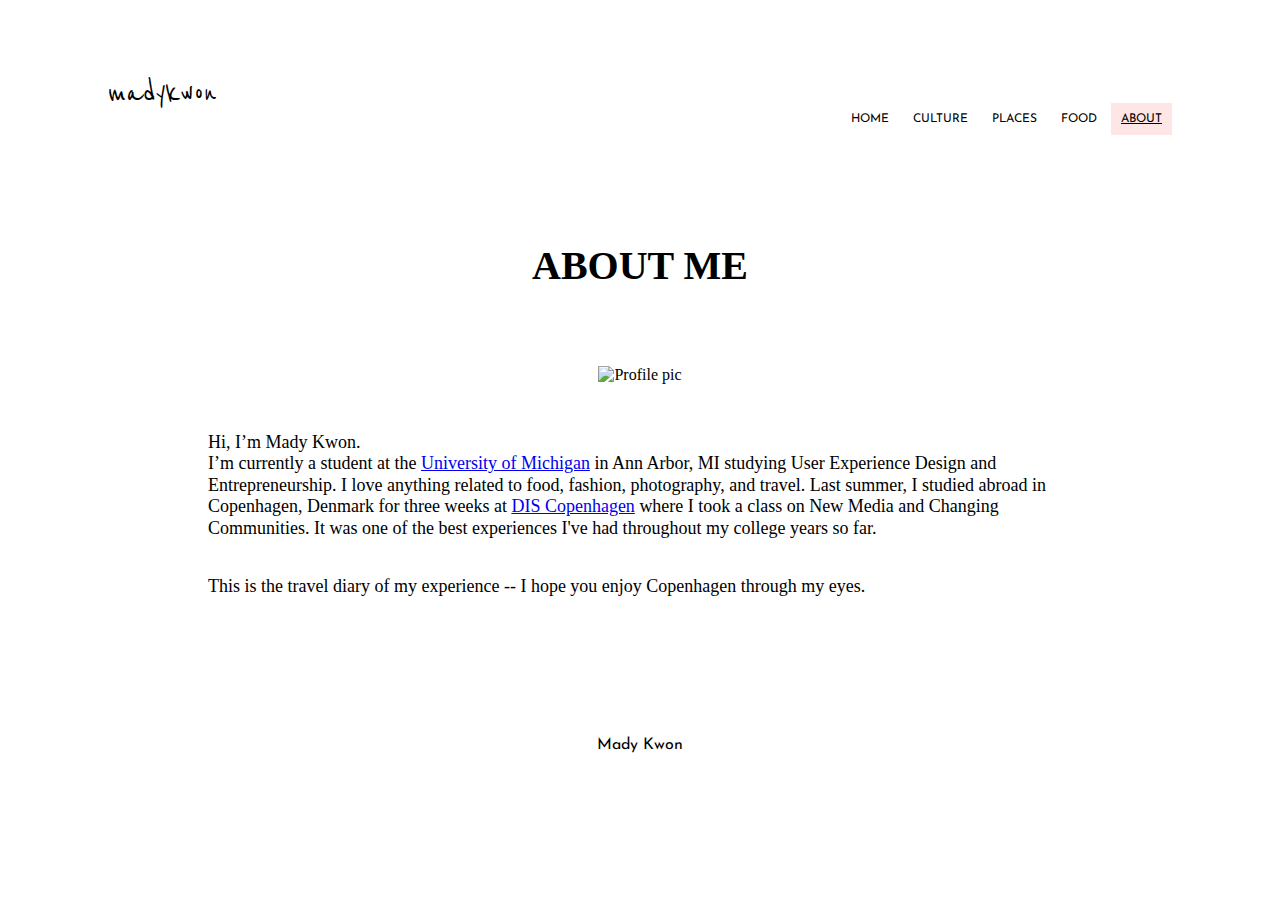
==== aboutme.html @ 4c91e94c "html5reset" ====
<!DOCTYPE html>
<html lang="en">
<head> 
	<meta charset="UTF-8">
	<link rel="stylesheet" href="html5reset.css">
	<link rel="stylesheet" type="text/css" href="css/style.css">
	<link rel="stylesheet" href="https://fonts.googleapis.com/css?family=Taprom">
	<link rel="stylesheet" href="https://fonts.googleapis.com/css?family=Josefin Sans">
	<link rel="stylesheet" href="https://fonts.googleapis.com/css?family=Reenie+Beanie">
	<link rel="stylesheet" href="https://use.fontawesome.com/releases/v5.6.3/css/all.css" integrity="sha384-UHRtZLI+pbxtHCWp1t77Bi1L4ZtiqrqD80Kn4Z8NTSRyMA2Fd33n5dQ8lWUE00s/" crossorigin="anonymous">
	<title>Copenhagen Travel Blog</title>
</head>

<body>
	<a class="skip" href="#content">Skip to Content</a>
	<header>
		<div class="logo">
			<a href=index.html>madykwon</a>
		</div>
		<nav class="menu">
			<a href=index.html>HOME</a>
			<a href=culture.html>CULTURE</a>
			<a href=places.html>PLACES</a>
			<a href=eat.html>FOOD</a>
			<a class="current" href=aboutme.html>ABOUT</a>
		</nav>	
	</header>

<main id="content">
<h1>ABOUT ME</h1>

<div class="container">
	<div class="long">
		<img src="images/me.jpg" alt="Profile pic">
	</div>
</div>

<p>Hi, I’m Mady Kwon. <br> I’m currently a student at the <a href="https://umich.edu/" target="_blank">University of Michigan</a> in Ann Arbor, MI studying User Experience Design and Entrepreneurship. I love anything related to food, fashion, photography, and travel. Last summer, I studied abroad in Copenhagen, Denmark for three weeks at <a href="https://disabroad.org/copenhagen/" target="_blank">DIS Copenhagen</a> where I took a class on New Media and Changing Communities. It was one of the best experiences I've had throughout my college years so far. </p>
<span class="ending">This is the travel diary of my experience -- I hope you enjoy Copenhagen through my eyes.</span>


<footer>
	<nav class="footer-items">
		<a href="https://www.instagram.com/mady_kwon/" aria-label="Instagram Profile"><i aria-hidden="true" class="fab fa-instagram fa-2x" title="Instagram Profile"></i></a>
		<a href="https://madykwon.wixsite.com/madyk" aria-label="Wix Website"><i aria-hidden="true" class="fab fa-wix fa-2x" title="Wix Website"></i></a>
		<a href="https://www.linkedin.com/in/madeline-kwon/" aria-label="LinkedIn Profile"><i aria-hidden="true" class="fab fa-linkedin-in fa-2x" title="LinkedIn Profile"></i></a>
		<a href="mailto:madykwon@gmail.com" aria-label="Email contact"><i aria-hidden="true" class="far fa-envelope fa-2x" title="Email contact"></i></a>
	</nav>
	<div>
		<i class="far fa-copyright"></i>
		Mady Kwon
	</div>
</footer>
---- css/style.css ----
.skip {
	position: absolute;
	left: -1000px;
}

.skip:focus {
	left: 0;
	color: blue;
	text-decoration: underline;
}

header{
 	text-align: right;
 	font-family: 'Josefin Sans';
	font-size: 12px;
	padding-top: 44px;
	padding-right: 100px;
	padding-bottom: 50px;
}

.logo{
	text-align: left;
	font-family: 'Reenie Beanie', cursive;
	font-size: 35px;
	font-weight: 400;
	padding-left: 100px;
	padding-top: 20px;
}

.logo a{
	text-decoration: none;
	color: black;
}

.menu a{
	padding: 10px;
}

.current{
	background-color: #ffe6e6;
	text-decoration: underline;
}


nav a{
	text-decoration: none;
	color: black;
}

h1{
	text-align: center;
	font-family: 'Taproom', serif;
	font-size: 40px;
	padding-top: 40px;
	padding-bottom: 20px;
}

h2{
	text-align: center;
	font-family: 'Taproom', serif;
	font-size: 30px;
	padding-bottom: 30px;
}

h3{
	text-align: center;
	font-family: 'Taproom', serif;
	font-size: 20px;
	padding: 30px 150px 5px 150px;
}

p{
	text-align: left;
	font-family: 'Taproom', serif;
	font-size: 18px;
	line-height: 1.2;
	padding: 20px 175px 10px 200px;
}

figcaption {
	text-align: center;;
}

.bold{
	text-align: left;
	font-family: 'Taproom', serif;
	font-size: 18px;
	font-weight: 800;
	padding: 30px 150px 5px 200px;
}

.ending{
    text-align: left;
	font-family: 'Taproom', serif;
	font-size: 18px;
	line-height: 2;
	padding: 20px 175px 10px 200px;
}

.container{
	display: flex;
	flex-flow: wrap;
	justify-content: center;
	align-items: flex-start;
	align-content: flex-start;
	padding-top: 20px;
}


.horizontal img{
	height: 475px;
	width: 600px;
	padding: 10px;
}

.wide img{
	height: 475px;
	width: 700px;
	padding: 10px;
}

.vertical img{
	height: 650px;
	width: 500px;
	padding: 10px;
}

.long img{
	height: 550px;
	width: 400px;
	padding: 10px;
}

.square img{
	height: 475px;
	width: 475px;
	padding: 10px;
}

footer{
	text-align: center;
	padding: 44px;
	padding-top: 100px;
}

.footer-items a{
	padding: 8px;
}

footer div{
	padding-top: 15px;
	font-family: 'Josefin Sans';
}
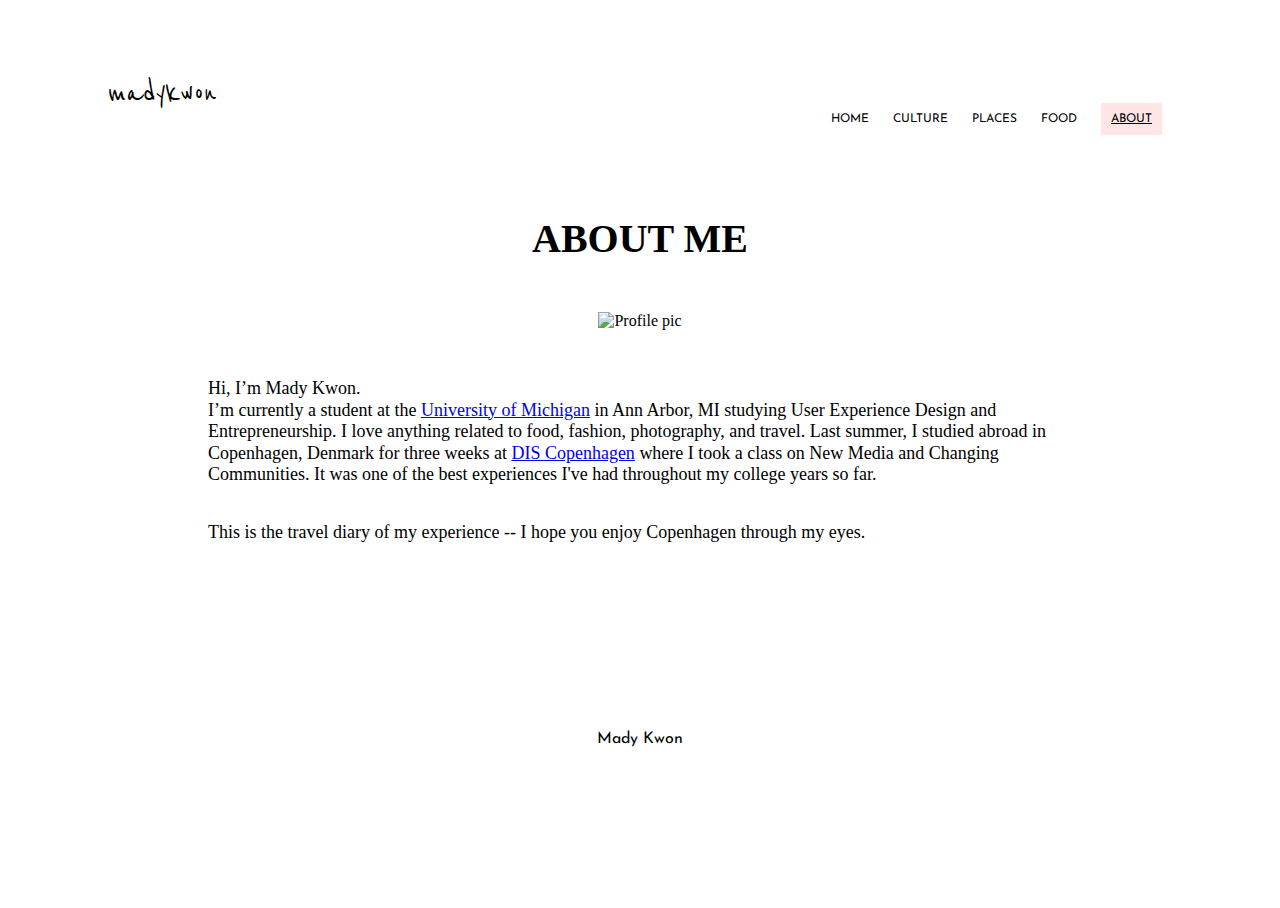
==== commit 49ef157d: "closing tags" ====
--- a/aboutme.html
+++ b/aboutme.html
@@ -2,7 +2,7 @@
 <html lang="en">
 <head> 
 	<meta charset="UTF-8">
-	<link rel="stylesheet" href="html5reset.css">
+	<link rel="stylesheet" href="css/html5reset.css">
 	<link rel="stylesheet" type="text/css" href="css/style.css">
 	<link rel="stylesheet" href="https://fonts.googleapis.com/css?family=Taprom">
 	<link rel="stylesheet" href="https://fonts.googleapis.com/css?family=Josefin Sans">
@@ -12,6 +12,7 @@
 </head>
 
 <body>
+<div class="about">
 	<a class="skip" href="#content">Skip to Content</a>
 	<header>
 		<div class="logo">
@@ -35,9 +36,10 @@
 	</div>
 </div>
 
-<p>Hi, I’m Mady Kwon. <br> I’m currently a student at the <a href="https://umich.edu/" target="_blank">University of Michigan</a> in Ann Arbor, MI studying User Experience Design and Entrepreneurship. I love anything related to food, fashion, photography, and travel. Last summer, I studied abroad in Copenhagen, Denmark for three weeks at <a href="https://disabroad.org/copenhagen/" target="_blank">DIS Copenhagen</a> where I took a class on New Media and Changing Communities. It was one of the best experiences I've had throughout my college years so far. </p>
-<span class="ending">This is the travel diary of my experience -- I hope you enjoy Copenhagen through my eyes.</span>
-
+<p>Hi, I’m Mady Kwon. <br> I’m currently a student at the <a href="https://umich.edu/" target="_blank">University of Michigan</a> in Ann Arbor, MI studying User Experience Design and Entrepreneurship. I love anything related to food, fashion, photography, and travel. Last summer, I studied abroad in Copenhagen, Denmark for three weeks at <a href="https://disabroad.org/copenhagen/" target="_blank">DIS Copenhagen</a> where I took a class on New Media and Changing Communities. It was one of the best experiences I've had throughout my college years so far. 
+<div id="ending">This is the travel diary of my experience -- I hope you enjoy Copenhagen through my eyes.</div>
+</p>
+</main>
 
 <footer>
 	<nav class="footer-items">
@@ -51,3 +53,7 @@
 		Mady Kwon
 	</div>
 </footer>
+
+</div>
+</body>
+</html>
--- a/css/style.css
+++ b/css/style.css
@@ -33,14 +33,23 @@
 }
 
 .menu a{
-	padding: 10px;
+	margin: 10px;
 }
 
 .current{
 	background-color: #ffe6e6;
 	text-decoration: underline;
+	padding: 10px;
 }
 
+body, html{
+	height: 100%;
+}
+
+.about{
+	background-image: url("background.jpg");
+	height: 100%;
+}
 
 nav a{
 	text-decoration: none;
@@ -51,15 +60,15 @@
 	text-align: center;
 	font-family: 'Taproom', serif;
 	font-size: 40px;
-	padding-top: 40px;
-	padding-bottom: 20px;
+	margin-top: 40px;
+	margin-bottom: 20px;
 }
 
 h2{
 	text-align: center;
 	font-family: 'Taproom', serif;
 	font-size: 30px;
-	padding-bottom: 30px;
+	margin-bottom: 30px;
 }
 
 h3{
@@ -69,12 +78,27 @@
 	padding: 30px 150px 5px 150px;
 }
 
-p{
+p, 
+.bold, 
+#ending{
 	text-align: left;
 	font-family: 'Taproom', serif;
 	font-size: 18px;
+}
+
+p{
 	line-height: 1.2;
 	padding: 20px 175px 10px 200px;
+}
+
+
+p a:visited{
+	color: black;
+	text-decoration: underline;
+}
+
+p a:hover{
+	color: purple;
 }
 
 figcaption {
@@ -82,19 +106,13 @@
 }
 
 .bold{
-	text-align: left;
-	font-family: 'Taproom', serif;
-	font-size: 18px;
 	font-weight: 800;
-	padding: 30px 150px 5px 200px;
+	margin: 30px 150px 5px 200px;
 }
 
-.ending{
-    text-align: left;
-	font-family: 'Taproom', serif;
-	font-size: 18px;
+#ending{
 	line-height: 2;
-	padding: 20px 175px 10px 200px;
+	margin: 0 175px 10px 200px;
 }
 
 .container{
@@ -105,7 +123,6 @@
 	align-content: flex-start;
 	padding-top: 20px;
 }
-
 
 .horizontal img{
 	height: 475px;
@@ -119,7 +136,7 @@
 	padding: 10px;
 }
 
-.vertical img{
+.vertical img {
 	height: 650px;
 	width: 500px;
 	padding: 10px;
@@ -139,12 +156,12 @@
 
 footer{
 	text-align: center;
-	padding: 44px;
-	padding-top: 100px;
+	margin: 44px;
+	margin-top: 100px;
 }
 
 .footer-items a{
-	padding: 8px;
+	margin: 8px;
 }
 
 footer div{
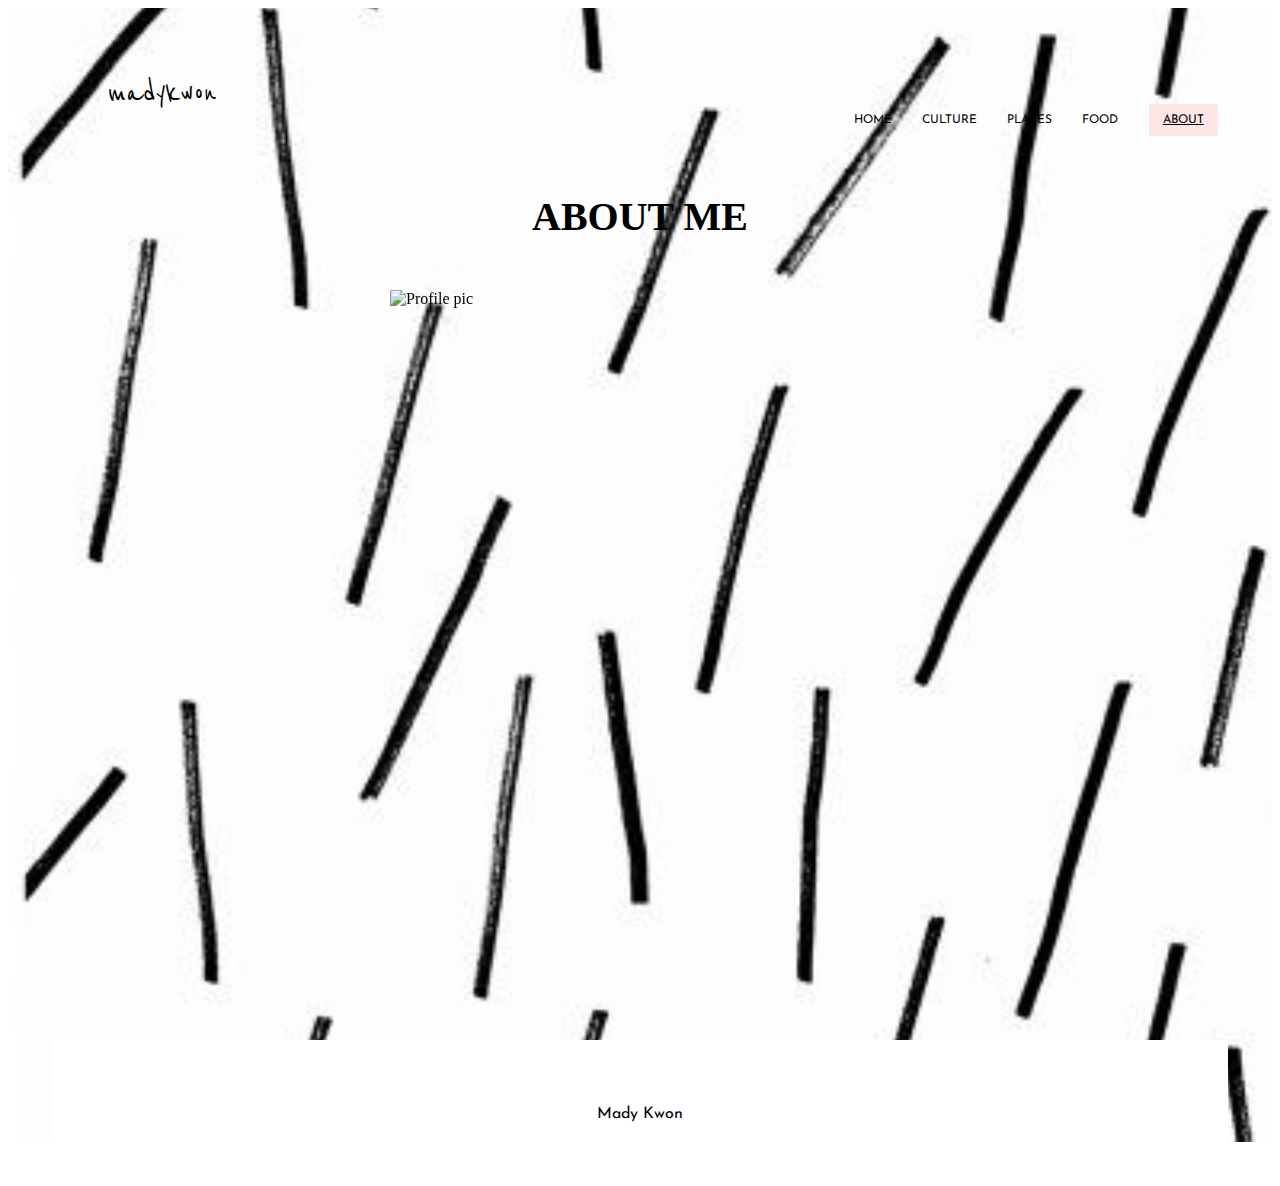
==== commit 7e666e23: "last edits" ====
--- a/aboutme.html
+++ b/aboutme.html
@@ -1,8 +1,10 @@
 <!DOCTYPE html>
 <html lang="en">
+<meta content="width=device-width, initial-scale=1" name="viewport" />
+
 <head> 
 	<meta charset="UTF-8">
-	<link rel="stylesheet" href="css/html5reset.css">
+	<link rel="stylesheet" type="text/css" href="css/html5reset.css">
 	<link rel="stylesheet" type="text/css" href="css/style.css">
 	<link rel="stylesheet" href="https://fonts.googleapis.com/css?family=Taprom">
 	<link rel="stylesheet" href="https://fonts.googleapis.com/css?family=Josefin Sans">
@@ -15,45 +17,54 @@
 <div class="about">
 	<a class="skip" href="#content">Skip to Content</a>
 	<header>
-		<div class="logo">
-			<a href=index.html>madykwon</a>
-		</div>
-		<nav class="menu">
-			<a href=index.html>HOME</a>
-			<a href=culture.html>CULTURE</a>
-			<a href=places.html>PLACES</a>
-			<a href=eat.html>FOOD</a>
-			<a class="current" href=aboutme.html>ABOUT</a>
+		<a href=index.html id="logo">madykwon</a>
+		<nav>
+			<a href="#" id="menu-icon"></a>
+			<span class="navbar-toggle" id="js-navbar-toggle">
+            	<i class="fas fa-bars"></i>
+       		</span>
+			<ul class="main-nav" id="js-menu">
+				<li><a href=index.html>HOME</a></li>
+				<li><a href=culture.html>CULTURE</a></li>
+				<li><a href=places.html>PLACES</a></li>
+				<li><a href=eat.html>FOOD</a></li>
+				<li><a class="current" href=aboutme.html>ABOUT</a></li>
+			</ul>
 		</nav>	
 	</header>
 
 <main id="content">
 <h1>ABOUT ME</h1>
 
-<div class="container">
-	<div class="long">
-		<img src="images/me.jpg" alt="Profile pic">
-	</div>
+<div class="flip-card">
+  <div class="flip-card-inner">
+    <div class="flip-card-front">
+      <img src="images/me.jpg" alt="Profile pic">
+    </div>
+    <div class="flip-card-back">
+      <p>Hi, I'm Mady Kwon <br><br>
+      I’m currently a student at the <a href="https://umich.edu/" target="_blank">University of Michigan</a> in Ann Arbor, MI studying User Experience Design and Entrepreneurship. I love anything related to food, fashion, photography, and travel. Last summer, I studied abroad in Copenhagen, Denmark for three weeks at <a href="https://disabroad.org/copenhagen/" target="_blank">DIS Copenhagen</a> where I took a class on New Media and Changing Communities. It was one of the best experiences I've had throughout my college years so far. </p>
+      <p>This is the travel diary of my experience -- I hope you enjoy Copenhagen through my eyes.</p>
+    </div>
+  </div>
 </div>
 
-<p>Hi, I’m Mady Kwon. <br> I’m currently a student at the <a href="https://umich.edu/" target="_blank">University of Michigan</a> in Ann Arbor, MI studying User Experience Design and Entrepreneurship. I love anything related to food, fashion, photography, and travel. Last summer, I studied abroad in Copenhagen, Denmark for three weeks at <a href="https://disabroad.org/copenhagen/" target="_blank">DIS Copenhagen</a> where I took a class on New Media and Changing Communities. It was one of the best experiences I've had throughout my college years so far. 
-<div id="ending">This is the travel diary of my experience -- I hope you enjoy Copenhagen through my eyes.</div>
-</p>
 </main>
 
 <footer>
-	<nav class="footer-items">
+	<div class="footer-items">
 		<a href="https://www.instagram.com/mady_kwon/" aria-label="Instagram Profile"><i aria-hidden="true" class="fab fa-instagram fa-2x" title="Instagram Profile"></i></a>
 		<a href="https://madykwon.wixsite.com/madyk" aria-label="Wix Website"><i aria-hidden="true" class="fab fa-wix fa-2x" title="Wix Website"></i></a>
 		<a href="https://www.linkedin.com/in/madeline-kwon/" aria-label="LinkedIn Profile"><i aria-hidden="true" class="fab fa-linkedin-in fa-2x" title="LinkedIn Profile"></i></a>
 		<a href="mailto:madykwon@gmail.com" aria-label="Email contact"><i aria-hidden="true" class="far fa-envelope fa-2x" title="Email contact"></i></a>
-	</nav>
+	</div>
 	<div>
 		<i class="far fa-copyright"></i>
 		Mady Kwon
 	</div>
 </footer>
+</div>
 
-</div>
+<script src="script.js"></script>
 </body>
 </html>
--- a/css/style.css
+++ b/css/style.css
@@ -1,3 +1,7 @@
+* {
+	box-sizing: border-box;
+}
+
 .skip {
 	position: absolute;
 	left: -1000px;
@@ -10,57 +14,30 @@
 }
 
 header{
- 	text-align: right;
- 	font-family: 'Josefin Sans';
+	font-family: 'Josefin Sans';
 	font-size: 12px;
 	padding-top: 44px;
-	padding-right: 100px;
-	padding-bottom: 50px;
-}
-
-.logo{
-	text-align: left;
+	padding-bottom: 30px;
+	z-index: 1;
+}
+
+#logo{
+	display: flex;
 	font-family: 'Reenie Beanie', cursive;
+	width: 30%;
 	font-size: 35px;
 	font-weight: 400;
-	padding-left: 100px;
+	padding-left: 30px;
 	padding-top: 20px;
-}
-
-.logo a{
 	text-decoration: none;
 	color: black;
 }
 
-.menu a{
-	margin: 10px;
-}
-
-.current{
-	background-color: #ffe6e6;
-	text-decoration: underline;
-	padding: 10px;
-}
-
-body, html{
-	height: 100%;
-}
-
-.about{
-	background-image: url("background.jpg");
-	height: 100%;
-}
-
-nav a{
-	text-decoration: none;
-	color: black;
-}
-
 h1{
 	text-align: center;
 	font-family: 'Taproom', serif;
-	font-size: 40px;
-	margin-top: 40px;
+	font-size: 30px;
+	margin-top: 10px;
 	margin-bottom: 20px;
 }
 
@@ -71,97 +48,198 @@
 	margin-bottom: 30px;
 }
 
-h3{
+nav{
+	padding-top: 15px;
+}
+
+nav li {
+	text-align: center;
+	border: 0.3px solid grey;
+	width: 100%;
+	padding: 18px ;
+	margin: 0;
+	background-color: #ffe6e6;
+}
+
+nav a{
+	color: black;
+	text-decoration: none;
+}
+
+nav a:active{
+	background: white;
+	padding: 10px 14px;
+}
+
+nav li:hover{
+	text-decoration: underline;
+}
+
+nav li .current{
+	text-decoration: underline;
+	padding: 10px 14px;
+}
+
+.navbar-toggle {
+	display: none;
+}
+ 
+p::first-line, 
+#ending{
+	font-weight: 800;
+	text-align: left;
+	font-family: 'Taproom', serif;
+	font-size: 16px;
+	margin: 20px 50px 5px 50px;
+}
+
+p{
+	font-size: 18px;
+	padding: 0px 50px 20px 50px;
+	line-height: 1.5;
+}
+
+p a:visited{
+	color: black;
+	text-decoration: underline;
+}
+
+p a:hover{
+	color: purple;
+}
+
+#content:nth-child(2){
+	text-indent: 50px;
+}
+
+.accordion {
+	color: black;
+	cursor: pointer;
+	padding-top: 20px;
+	padding-bottom: 20px;
+	font-family: 'Taproom', serif;
+	font-weight: 800;
+	border: none;
+	text-align: center;
+	outline: none;
+	font-size: 18px;
+	transition: 0.4s;
+	position: relative;
+  	left: 50%;
+  	width: 59%;
+  	transform: translate(-50%);
+}
+
+.active, .accordion:hover {
+	background-color: #ffe27c; 
+}
+
+.aside {
+	text-align: center;
+}
+
+.panel {
+	padding: 0 18px;
+	background-color: white;
+	display: none;
+	overflow: hidden;
+	text-align: justify;
+}
+
+.foods{
 	text-align: center;
 	font-family: 'Taproom', serif;
 	font-size: 20px;
-	padding: 30px 150px 5px 150px;
-}
-
-p, 
-.bold, 
-#ending{
-	text-align: left;
-	font-family: 'Taproom', serif;
-	font-size: 18px;
-}
-
-p{
-	line-height: 1.2;
-	padding: 20px 175px 10px 200px;
-}
-
-
-p a:visited{
-	color: black;
-	text-decoration: underline;
-}
-
-p a:hover{
-	color: purple;
-}
-
-figcaption {
-	text-align: center;;
-}
-
-.bold{
-	font-weight: 800;
-	margin: 30px 150px 5px 200px;
-}
-
-#ending{
-	line-height: 2;
-	margin: 0 175px 10px 200px;
+}
+
+.gallery{
+	display: flex;
+	flex-flow: row wrap;
+	align-items: flex-start;
+	justify-content: center;
+}
+
+.gallery img{
+	max-width: 80%;
+	margin-bottom: 10px;
 }
 
 .container{
 	display: flex;
-	flex-flow: wrap;
+	flex-flow: row wrap;
+	align-items: flex-start;
 	justify-content: center;
-	align-items: flex-start;
-	align-content: flex-start;
-	padding-top: 20px;
-}
-
-.horizontal img{
-	height: 475px;
-	width: 600px;
-	padding: 10px;
-}
-
-.wide img{
-	height: 475px;
-	width: 700px;
-	padding: 10px;
-}
-
-.vertical img {
-	height: 650px;
+}
+
+.container img{
+	max-width: 80%; 
+	max-height: 800px;
+	margin-bottom: 10px;
+}
+
+.flip-card {
+	background-color: transparent;
 	width: 500px;
-	padding: 10px;
-}
-
-.long img{
-	height: 550px;
-	width: 400px;
-	padding: 10px;
-}
-
-.square img{
-	height: 475px;
-	width: 475px;
-	padding: 10px;
+	height: 700px;
+	perspective: 1000px;
+	margin: 50px;
+	margin-left: auto;
+	margin-right: auto;
+}
+
+.flip-card-inner {
+	position: relative;
+	width: 100%;
+	height: 100%;
+	text-align: center;
+	transition: transform 0.8s;
+	transform-style: preserve-3d;
+}
+
+.flip-card-inner img{ 
+	max-width: 100%;
+	margin-bottom: 10px;
+}
+
+.flip-card:hover .flip-card-inner {
+	transform: rotateY(180deg);
+}
+
+.flip-card-front, .flip-card-back {
+	position: absolute;
+	text-align: justify;
+	width: 100%;
+	height: 100%;
+	backface-visibility: hidden;
+}
+
+.flip-card-back {
+	background-color: #ffe27c;
+	color: black;
+	transform: rotateY(180deg);
+}
+
+.flip-card-back p{
+
+	padding: 40px 30px;
 }
 
 footer{
+	background-color: white;
 	text-align: center;
 	margin: 44px;
-	margin-top: 100px;
+	margin-top: 20px;
+	padding: 20px;
+
 }
 
 .footer-items a{
 	margin: 8px;
+	color: black;
+}
+
+.footer-items a:active, .footer-items a:hover{
+	color: purple;
 }
 
 footer div{
@@ -169,4 +247,188 @@
 	font-family: 'Josefin Sans';
 }
 
-
+@media only screen 
+  and (min-width: 600px) and (max-width: 868px),
+  and (orientation: landscape) and (max-width: 868px) {
+
+	p{
+		font-size: 16px;
+		padding: 10px 50px 20px 50px;
+	}
+
+	h1{
+		font-size: 30px;
+	}
+
+	h2{
+		font-size: 20px;
+	}
+
+	nav li {
+		width: 60%;
+		margin: 0 auto;
+		padding: 10px;
+		border: none;
+		background: none;
+		text-align: center;
+	}
+
+	nav li a:hover{
+		background: #ffe6e6;
+		padding: 5px;
+	}
+
+	.navbar-toggle {
+		display: block;
+    	position: absolute;
+    	top: 60px;
+    	right: 30px;
+    	cursor: pointer; 
+    	color: black;
+    	font-size: 24px;
+    }
+
+    .main-nav{
+    	list-style-type: none;
+    	display: none;
+    }
+
+    .active {
+  		display: block;
+	}
+
+	#ending{
+		margin: 20px 50px 20px 95px;
+	}
+}
+
+@media only screen and (min-width: 868px) {
+
+	.caption{
+		position: absolute;
+		top: 45%;
+		width: 100%;
+		text-align: center;
+	}
+
+	.parallax {
+		position: relative;
+		opacity: 0.85;
+		margin-bottom: 20px;
+		background-attachment: fixed;
+		background-position: center;
+		background-repeat: no-repeat;
+		background-size: cover;
+		background-image: url("homepage.jpeg");
+		min-height: 750px;
+	}
+	
+	header{
+		display: flex;
+		justify-content: space-between;
+	}
+
+	h1{
+		font-size: 40px;
+	}
+
+	.navbar-toggle {
+		display: none;
+	}
+
+	nav ul {
+		display: flex;
+		flex-direction: row;
+		justify-content: flex-end;
+		padding-right: 40px;
+	}
+
+	nav a, div a{
+		text-decoration: none;
+		color: black;
+	}
+
+	nav ul li{
+		display: block;
+		width: 25%;
+		margin-top: 20px;
+		padding: 15px;
+		border: none;
+		background: none;
+	}
+
+	nav li:hover{
+		text-decoration: underline;
+		color: #ffe6e6;
+	}
+
+	nav li .current{
+		background-color: #ffe6e6;
+		text-decoration: underline;
+		padding: 10px 14px;
+	}
+
+	.about {
+		background-image: url("background.jpg");
+		width: 100%;
+		height: 100%;
+		background-attachment: fixed;
+		background-position: center;
+		background-repeat: no-repeat;
+		background-size: cover;
+	}
+
+	.intro{
+		background: white;
+	}
+
+	#logo{
+		width: 25%;
+		padding-left: 100px;
+	}
+
+	.foods{
+		margin: 30px 150px 20px 150px;
+	}
+
+	p{
+		font-size: 18px;
+		line-height: 1.2;
+		padding: 20px 220px 20px 220px;
+	}
+
+	.bold{
+		margin: 30px 150px 5px 200px;
+	}
+
+	#ending{
+		line-height: 2;
+		margin: 0 175px 10px 200px;
+	}
+
+	.gallery img{
+		padding: 10px;
+		max-width: 30%;
+	}
+
+	.container img{
+		padding: 10px;
+		max-width: 60%;
+	}
+
+	.sticky {
+		position: fixed;
+		top: 0;
+		width: 100%;
+	}
+
+	.sticky + #content {
+		padding-top: 150px;
+	}
+}
+
+
+
+
+
+		
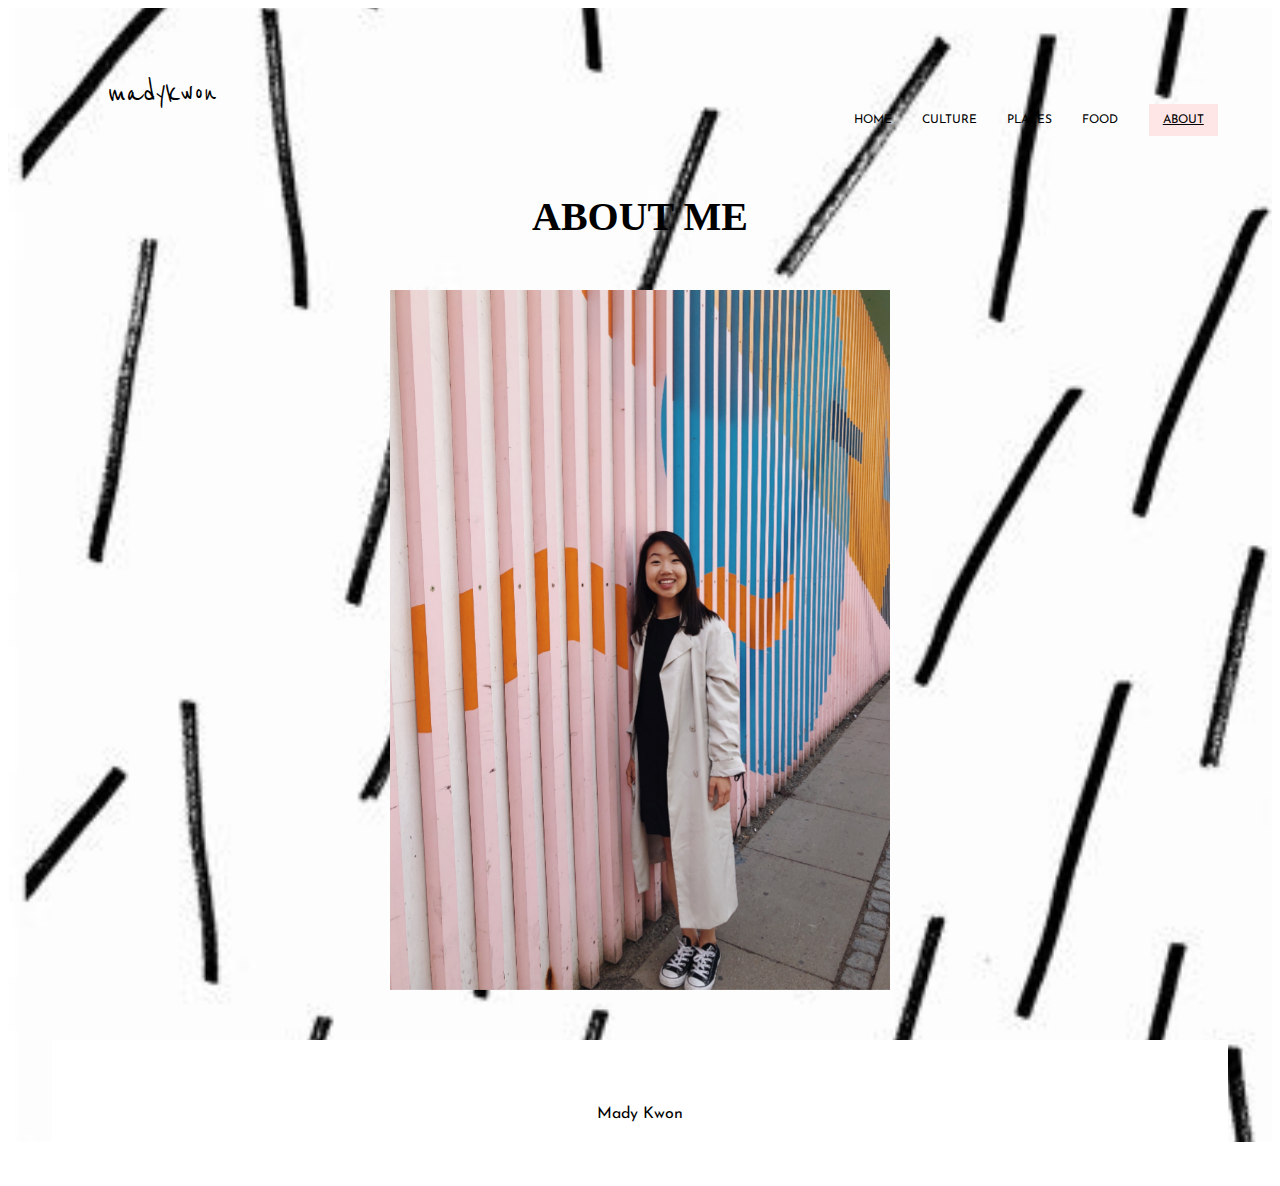
==== commit eb6b83b2: "accessibility" ====
--- a/aboutme.html
+++ b/aboutme.html
@@ -19,7 +19,6 @@
 	<header>
 		<a href=index.html id="logo">madykwon</a>
 		<nav>
-			<a href="#" id="menu-icon"></a>
 			<span class="navbar-toggle" id="js-navbar-toggle">
             	<i class="fas fa-bars"></i>
        		</span>
--- a/css/style.css
+++ b/css/style.css
@@ -61,7 +61,7 @@
 	background-color: #ffe6e6;
 }
 
-nav a{
+nav a, div a{
 	color: black;
 	text-decoration: none;
 }
@@ -171,10 +171,94 @@
 	justify-content: center;
 }
 
-.container img{
+.container img {
 	max-width: 80%; 
 	max-height: 800px;
 	margin-bottom: 10px;
+}
+
+.slideshow-container {
+	display: flex;
+	flex-flow: row wrap;
+	align-items: flex-start;
+	justify-content: center;
+	position: relative;
+}
+
+.slides {
+	display: none;
+	max-width: 60%;
+}
+
+.slides img {
+	width: 100%;
+	max-height: 650px;
+	margin: 0px auto;
+}
+
+.prev, .next {
+	cursor: pointer;
+	position: absolute;
+	top: 50%;
+	margin-top: -22px;
+	padding: 16px;
+	color: white;
+	font-weight: bold;
+	font-size: 18px;
+	transition: 0.6s ease;
+	border-radius: 0 3px 3px 0;
+	user-select: none;
+}
+
+.next {
+	right: 0;
+	border-radius: 3px 0 0 3px;
+}
+
+.prev:hover, .next:hover {
+	background-color: rgba(0,0,0,0.8);
+}
+
+.text {
+	color: #f2f2f2;
+	font-size: 15px;
+	padding: 8px 12px;
+	position: absolute;
+	bottom: 8px;
+	width: 100%;
+	text-align: center;
+}
+
+.dot {
+	cursor: pointer;
+	height: 15px;
+	width: 15px;
+	margin: 0 2px;
+	background-color: #bbb;
+	border-radius: 50%;
+	display: inline-block;
+	transition: background-color 0.6s ease;
+}
+
+.active, .dot:hover {
+	background-color: #717171;
+}
+
+.fade {
+	-webkit-animation-name: fade;
+	-webkit-animation-duration: 1.5s;
+	animation-name: fade;
+	animation-duration: 1.5s;
+}
+
+@-webkit-keyframes fade {
+	from {opacity: .4} 
+	to {opacity: 1}
+}
+
+@keyframes fade {
+	from {opacity: .4} 
+	to {opacity: 1}
 }
 
 .flip-card {
@@ -220,7 +304,6 @@
 }
 
 .flip-card-back p{
-
 	padding: 40px 30px;
 }
 
@@ -246,6 +329,8 @@
 	padding-top: 15px;
 	font-family: 'Josefin Sans';
 }
+
+
 
 @media only screen 
   and (min-width: 600px) and (max-width: 868px),
@@ -304,6 +389,10 @@
 
 @media only screen and (min-width: 868px) {
 
+	.body {
+		background-color: white; 
+	}
+	
 	.caption{
 		position: absolute;
 		top: 45%;
@@ -313,7 +402,7 @@
 
 	.parallax {
 		position: relative;
-		opacity: 0.85;
+		opacity: 0.90;
 		margin-bottom: 20px;
 		background-attachment: fixed;
 		background-position: center;
@@ -341,11 +430,6 @@
 		flex-direction: row;
 		justify-content: flex-end;
 		padding-right: 40px;
-	}
-
-	nav a, div a{
-		text-decoration: none;
-		color: black;
 	}
 
 	nav ul li{
@@ -416,6 +500,52 @@
 		max-width: 60%;
 	}
 
+	.flip-card {
+		background-color: transparent;
+		width: 500px;
+		height: 700px;
+		perspective: 1000px;
+		margin: 50px;
+		margin-left: auto;
+		margin-right: auto;
+	}
+
+	.flip-card-inner {
+		position: relative;
+		width: 100%;
+		height: 100%;
+		text-align: center;
+		transition: transform 1.2s;
+		transform-style: preserve-3d;
+	}
+
+	.flip-card-inner img{ 
+		max-width: 100%;
+		margin-bottom: 10px;
+	}
+
+	.flip-card:hover .flip-card-inner {
+		transform: rotateY(180deg);
+	}
+
+	.flip-card-front, .flip-card-back {
+		position: absolute;
+		text-align: justify;
+		width: 100%;
+		height: 100%;
+		backface-visibility: hidden;
+	}
+
+	.flip-card-back {
+		background-color: #ffe27c;
+		color: black;
+		transform: rotateY(180deg);
+	}
+
+	.flip-card-back p{
+		padding: 40px 30px;
+	}
+
 	.sticky {
 		position: fixed;
 		top: 0;
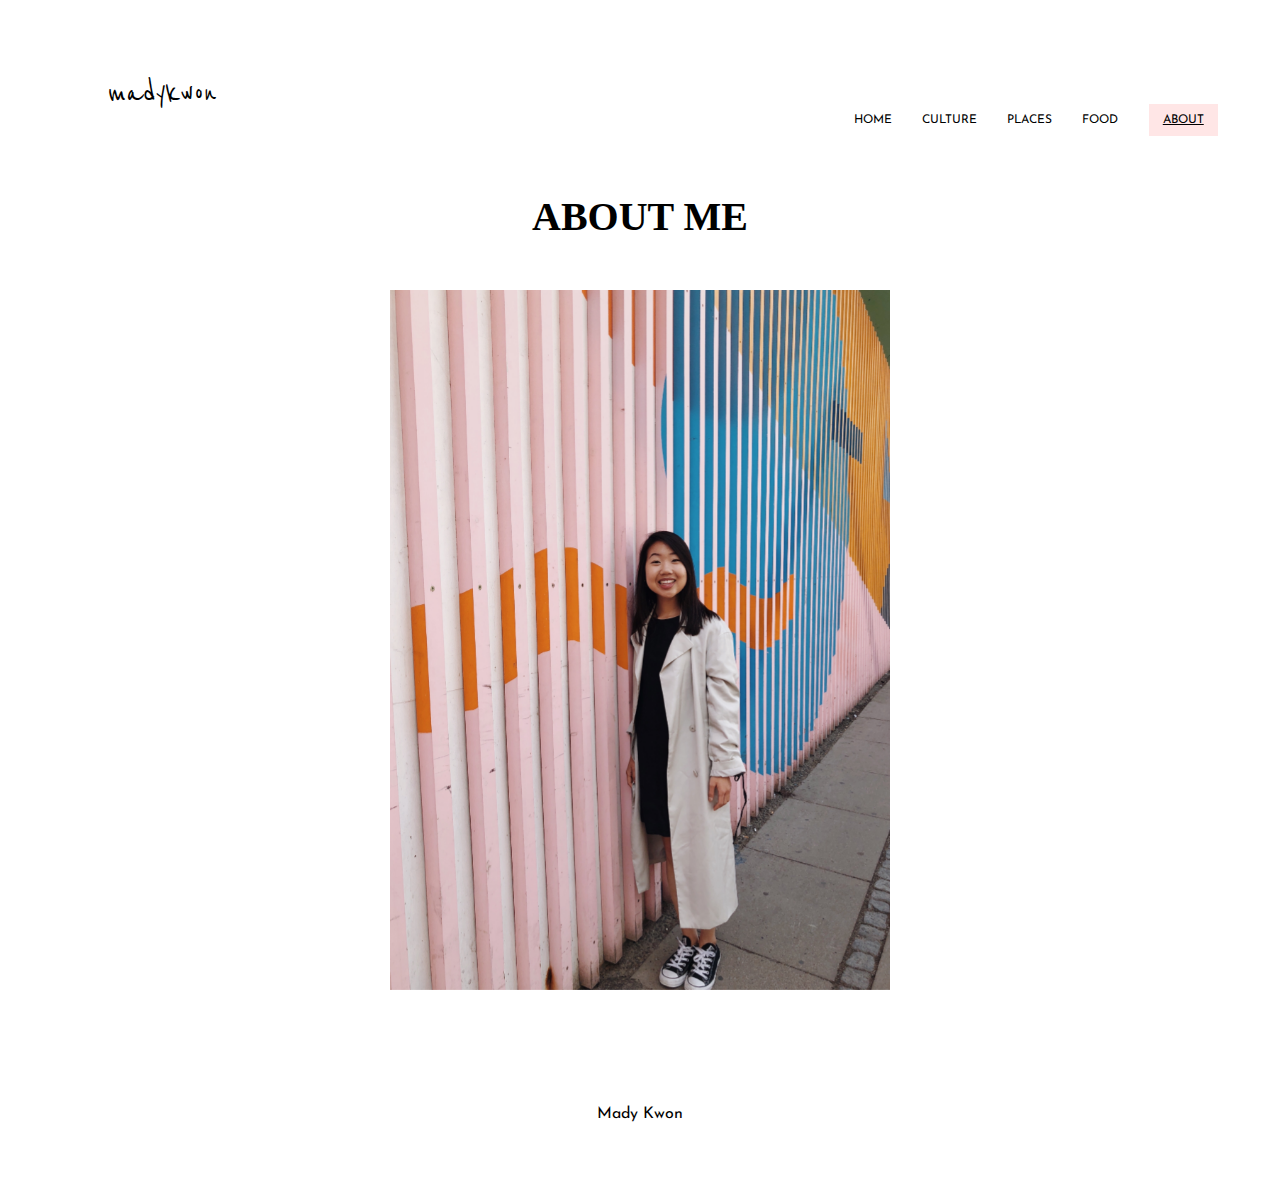
==== commit 64b1c3ca: "tabindex" ====
--- a/aboutme.html
+++ b/aboutme.html
@@ -14,7 +14,6 @@
 </head>
 
 <body>
-<div class="about">
 	<a class="skip" href="#content">Skip to Content</a>
 	<header>
 		<a href=index.html id="logo">madykwon</a>
@@ -35,12 +34,12 @@
 <main id="content">
 <h1>ABOUT ME</h1>
 
-<div class="flip-card">
+<div class="flip-card" tabindex="0">
   <div class="flip-card-inner">
     <div class="flip-card-front">
       <img src="images/me.jpg" alt="Profile pic">
     </div>
-    <div class="flip-card-back">
+    <div class="flip-card-back" >
       <p>Hi, I'm Mady Kwon <br><br>
       I’m currently a student at the <a href="https://umich.edu/" target="_blank">University of Michigan</a> in Ann Arbor, MI studying User Experience Design and Entrepreneurship. I love anything related to food, fashion, photography, and travel. Last summer, I studied abroad in Copenhagen, Denmark for three weeks at <a href="https://disabroad.org/copenhagen/" target="_blank">DIS Copenhagen</a> where I took a class on New Media and Changing Communities. It was one of the best experiences I've had throughout my college years so far. </p>
       <p>This is the travel diary of my experience -- I hope you enjoy Copenhagen through my eyes.</p>
@@ -62,8 +61,7 @@
 		Mady Kwon
 	</div>
 </footer>
-</div>
 
-<script src="script.js"></script>
+<script src="culture_script.js"></script>
 </body>
 </html>
--- a/css/style.css
+++ b/css/style.css
@@ -130,7 +130,7 @@
   	transform: translate(-50%);
 }
 
-.active, .accordion:hover {
+.active, .accordion:hover, .accordion:focus{
 	background-color: #ffe27c; 
 }
 
@@ -152,14 +152,14 @@
 	font-size: 20px;
 }
 
-.gallery{
+#gallery{
 	display: flex;
 	flex-flow: row wrap;
 	align-items: flex-start;
 	justify-content: center;
 }
 
-.gallery img{
+#gallery img{
 	max-width: 80%;
 	margin-bottom: 10px;
 }
@@ -229,7 +229,7 @@
 	text-align: center;
 }
 
-.dot {
+.dot, .dot:focus{
 	cursor: pointer;
 	height: 15px;
 	width: 15px;
@@ -240,7 +240,7 @@
 	transition: background-color 0.6s ease;
 }
 
-.active, .dot:hover {
+.active, .dot:hover, .dot:focus{
 	background-color: #717171;
 }
 
@@ -285,7 +285,7 @@
 	margin-bottom: 10px;
 }
 
-.flip-card:hover .flip-card-inner {
+.flip-card:hover .flip-card-inner, .flip-card:focus .flip-card-inner {
 	transform: rotateY(180deg);
 }
 
@@ -453,13 +453,8 @@
 	}
 
 	.about {
-		background-image: url("background.jpg");
 		width: 100%;
 		height: 100%;
-		background-attachment: fixed;
-		background-position: center;
-		background-repeat: no-repeat;
-		background-size: cover;
 	}
 
 	.intro{
@@ -490,7 +485,7 @@
 		margin: 0 175px 10px 200px;
 	}
 
-	.gallery img{
+	#gallery img{
 		padding: 10px;
 		max-width: 30%;
 	}
